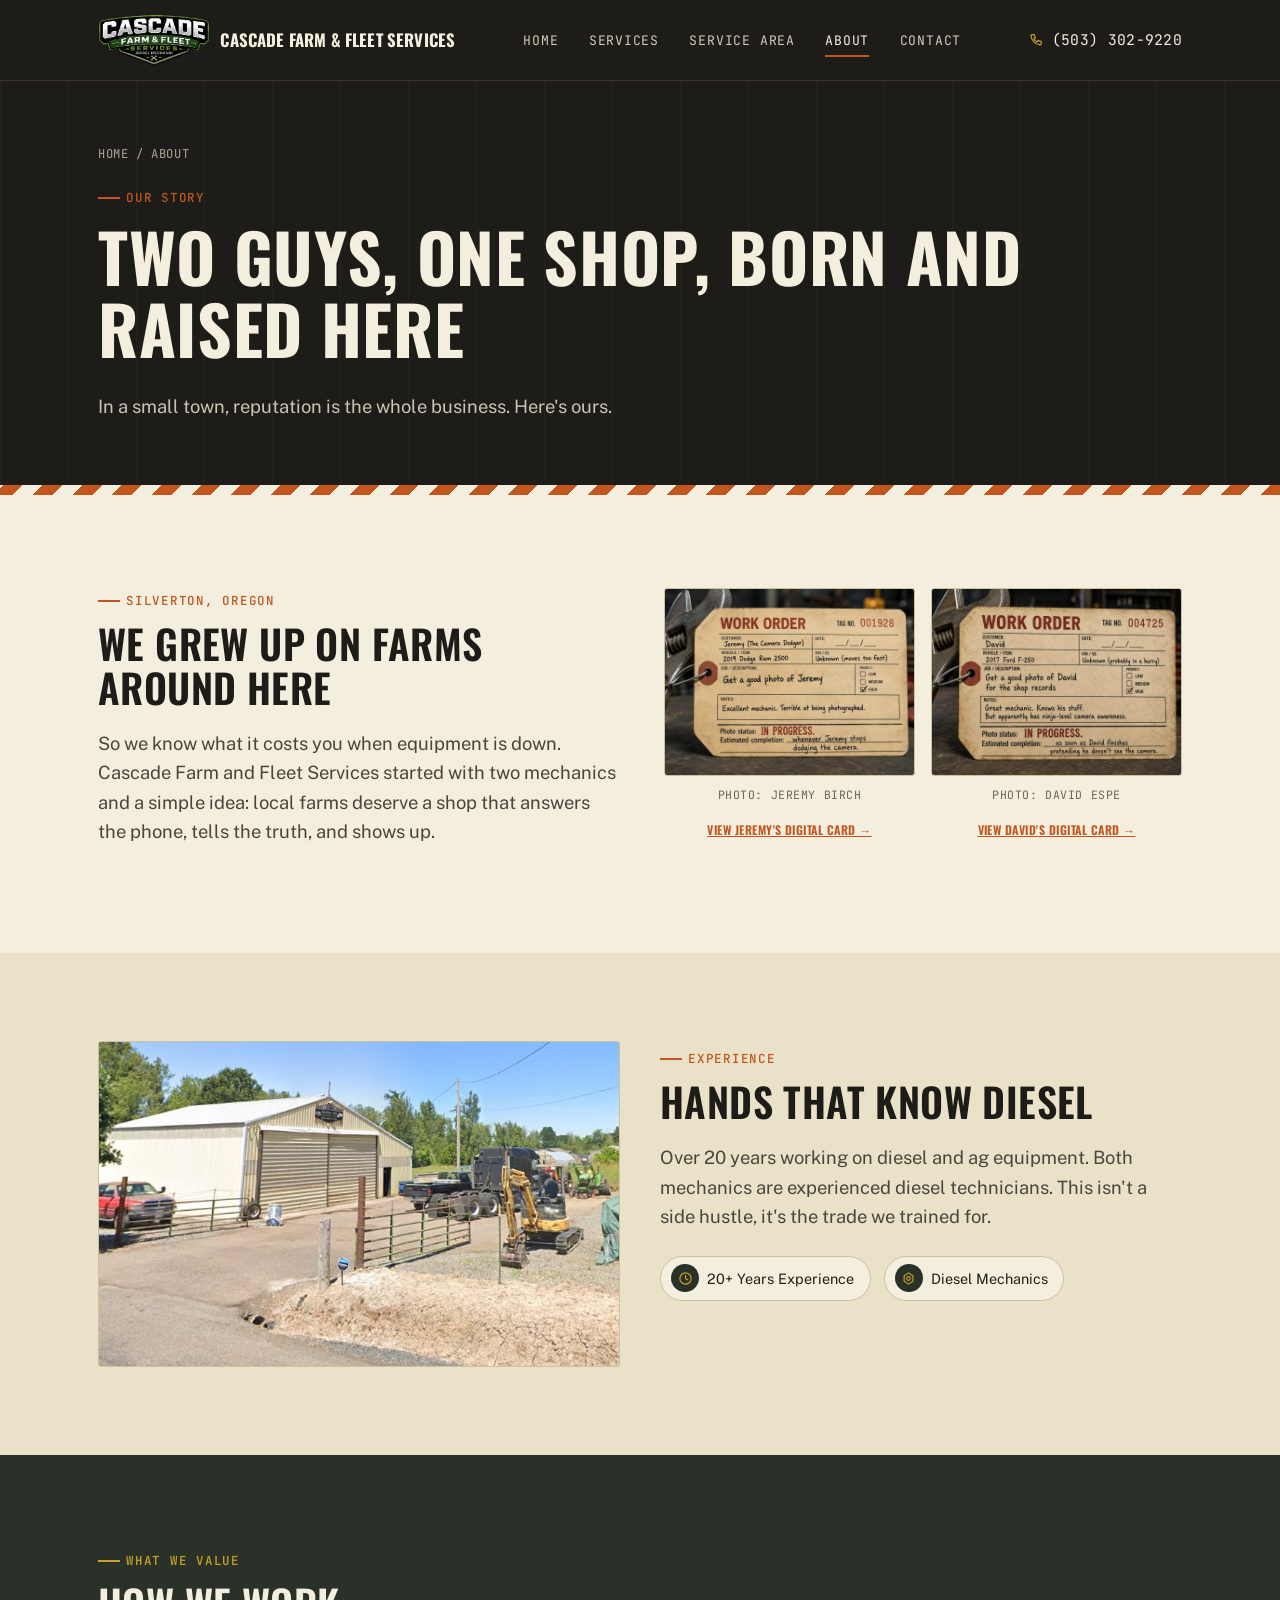
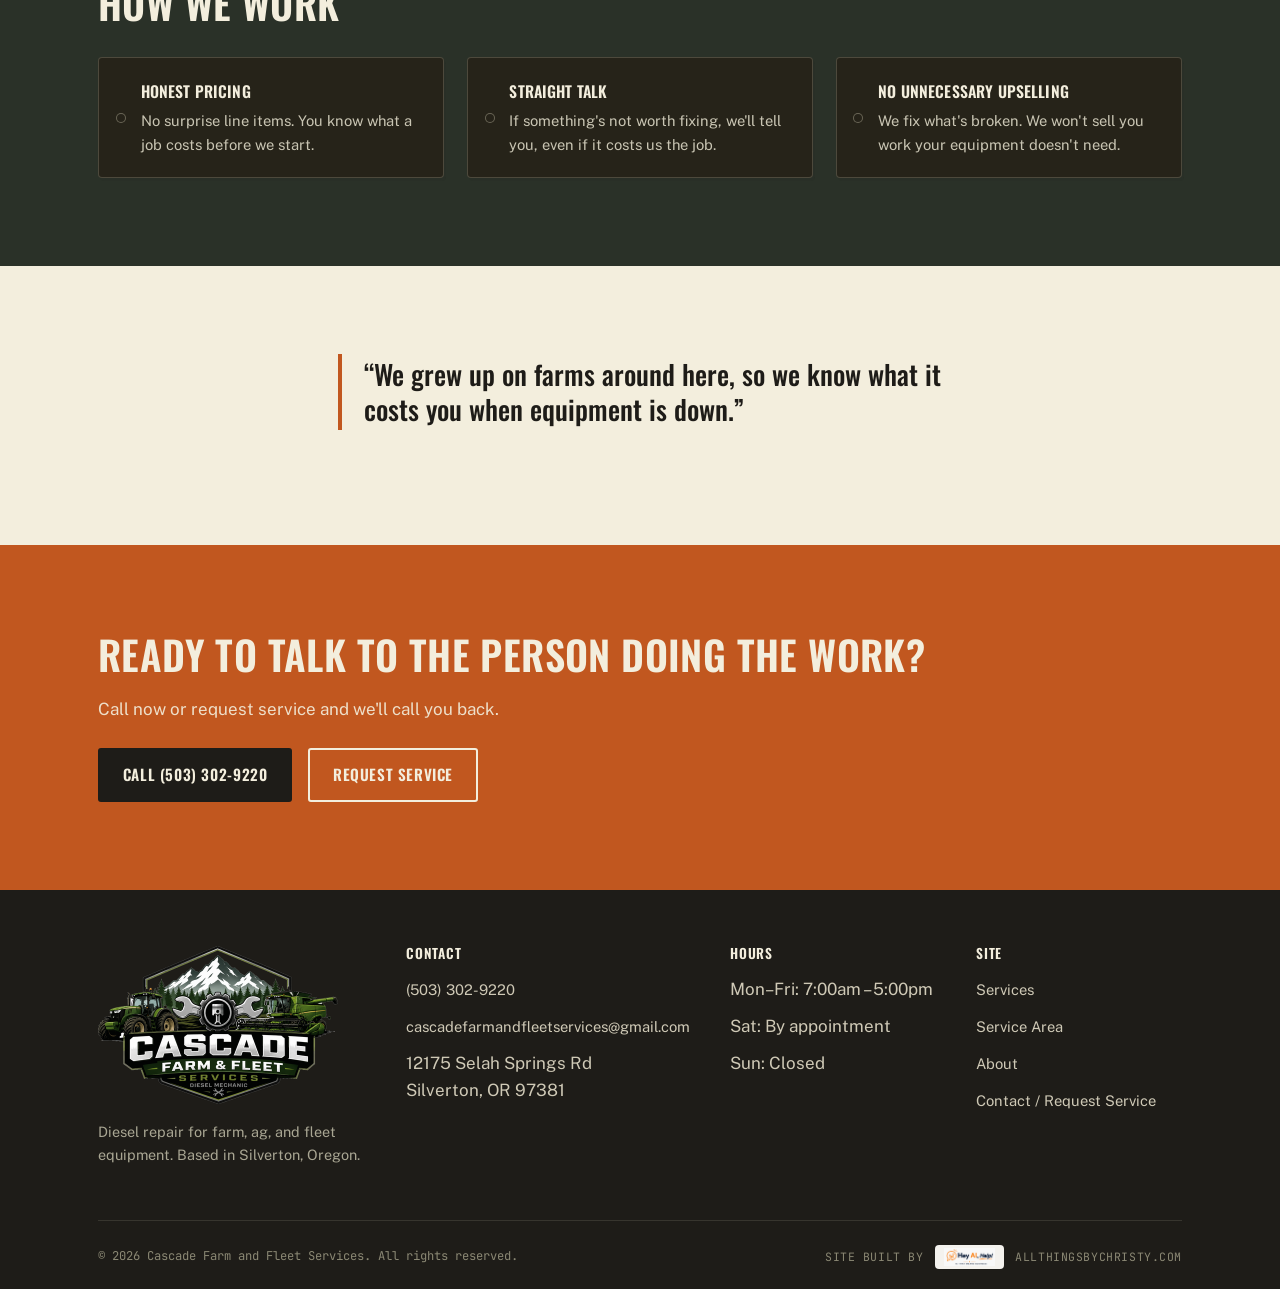
==== about.html @ 85b90c39 "Initial Site Upload" ====
<!DOCTYPE html>
<html lang="en">
<head>
<meta charset="UTF-8">
<meta name="viewport" content="width=device-width, initial-scale=1.0">
<title>About | Cascade Farm and Fleet Services | Silverton, OR</title>
<meta name="description" content="Two Silverton-born mechanics specializing in farm and ag diesel equipment repair, with straight talk and honest pricing.">
<meta property="og:type" content="website">
<meta property="og:title" content="About | Cascade Farm and Fleet Services | Silverton, OR">
<meta property="og:description" content="Two Silverton-born mechanics specializing in farm and ag diesel equipment repair, with straight talk and honest pricing.">
<meta property="og:url" content="https://cascadefarmandfleetservices.com/about.html">
<meta property="og:image" content="https://cascadefarmandfleetservices.com/images/digital-card-preview.jpg">
<meta property="og:image:width" content="1659">
<meta property="og:image:height" content="948">
<meta name="twitter:card" content="summary_large_image">
<meta name="twitter:title" content="About | Cascade Farm and Fleet Services | Silverton, OR">
<meta name="twitter:description" content="Two Silverton-born mechanics specializing in farm and ag diesel equipment repair, with straight talk and honest pricing.">
<meta name="twitter:image" content="https://cascadefarmandfleetservices.com/images/digital-card-preview.jpg">
<link rel="icon" type="image/png" href="images/favicon-32.png">
<link rel="apple-touch-icon" href="images/favicon-180.png">
<link rel="preconnect" href="https://fonts.googleapis.com">
<link rel="preconnect" href="https://fonts.gstatic.com" crossorigin>
<link href="https://fonts.googleapis.com/css2?family=Oswald:wght@500;600;700&family=Public+Sans:wght@400;500;600;700&family=JetBrains+Mono:wght@400;500&display=swap" rel="stylesheet">
<link rel="stylesheet" href="css/style.css">
<link rel="canonical" href="https://cascadefarmandfleetservices.com/about.html">
</head>
<body>

<header class="site-header">
  <div class="wrap">
    <a href="index.html" class="brand">
      <img src="images/cascade-logo.png" alt="Cascade Farm and Fleet Services" class="brand-logo">
      <span class="brand-name">Cascade Farm &amp; Fleet Services</span>
    </a>
    <button class="nav-toggle" aria-label="Toggle menu" aria-expanded="false">
      <svg viewBox="0 0 24 24" fill="none" stroke="currentColor" stroke-width="1.8" stroke-linecap="round"><line x1="3" y1="6" x2="21" y2="6"/><line x1="3" y1="12" x2="21" y2="12"/><line x1="3" y1="18" x2="21" y2="18"/></svg>
    </button>
    <ul class="nav-links">
      <li><a href="index.html">Home</a></li>
      <li><a href="services.html">Services</a></li>
      <li><a href="service-area.html">Service Area</a></li>
      <li><a href="about.html" aria-current="page">About</a></li>
      <li><a href="contact.html">Contact</a></li>
    </ul>
    <div class="header-actions">
      <a class="header-call" href="tel:+15033029220">
        <svg viewBox="0 0 24 24" fill="none" stroke="currentColor" stroke-width="1.8" stroke-linecap="round" stroke-linejoin="round"><path d="M5 4h3l2 5-2.5 1.5a11 11 0 0 0 5 5L14 13l5 2v3a2 2 0 0 1-2 2A16 16 0 0 1 3 6a2 2 0 0 1 2-2Z"/></svg>
        <span class="btn-label">(503) 302-9220</span>
      </a>
    </div>
  </div>
</header>

<main>

  <section class="page-hero">
    <div class="wrap">
      <p class="breadcrumb"><a href="index.html">Home</a> / About</p>
      <p class="eyebrow">Our Story</p>
      <h1>Two Guys, One Shop, Born and Raised Here</h1>
      <p class="lede">In a small town, reputation is the whole business. Here's ours.</p>
    </div>
  </section>
  <div class="hazard" role="presentation"></div>

  <section class="section--light">
    <div class="wrap about-hero">
      <div>
        <p class="eyebrow">Silverton, Oregon</p>
        <h2>We Grew Up on Farms Around Here</h2>
        <p class="lede">So we know what it costs you when equipment is down. Cascade Farm and Fleet Services started with two mechanics and a simple idea: local farms deserve a shop that answers the phone, tells the truth, and shows up.</p>
      </div>
      <div class="photo-pair">
        <div>
          <div class="photo-tag">
            <img src="images/jeremy-work-order.jpg" alt="Placeholder photo of Jeremy Birch: a shop work order tag clipped to a wrench, joking that his real photo is still in progress" loading="lazy">
          </div>
          <p class="photo-tag-cap" style="margin-top:0.6rem; text-align:center;">Photo: Jeremy Birch</p>
          <p style="text-align:center;"><a href="digital-card.html" target="_blank" rel="noopener noreferrer" style="display:inline-block; margin-top:0.25rem; font-family:'Oswald',sans-serif; font-weight:600; text-transform:uppercase; letter-spacing:0.04em; font-size:0.75rem; color:var(--rust);">View Jeremy's Digital Card &rarr;</a></p>
        </div>
        <div>
          <div class="photo-tag">
            <img src="images/david-work-order.jpg" alt="Placeholder photo of David Espe: a shop work order tag clipped to a wrench, joking that his real photo is still in progress" loading="lazy">
          </div>
          <p class="photo-tag-cap" style="margin-top:0.6rem; text-align:center;">Photo: David Espe</p>
          <p style="text-align:center;"><a href="digital-card-david.html" target="_blank" rel="noopener noreferrer" style="display:inline-block; margin-top:0.25rem; font-family:'Oswald',sans-serif; font-weight:600; text-transform:uppercase; letter-spacing:0.04em; font-size:0.75rem; color:var(--rust);">View David's Digital Card &rarr;</a></p>
        </div>
      </div>
    </div>
  </section>

  <section class="section--kraft">
    <div class="wrap two-col">
      <div class="photo-tag" style="aspect-ratio:16/10;">
        <img src="images/shop-front.jpg" alt="Cascade Farm and Fleet Services shop building and yard in Silverton, Oregon">
      </div>
      <div>
        <p class="eyebrow">Experience</p>
        <h2>Hands That Know Diesel</h2>
        <p class="lede">Over 20 years working on diesel and ag equipment. Both mechanics are experienced diesel technicians. This isn't a side hustle, it's the trade we trained for.</p>
        <div class="chip-grid" style="margin-top:1.5rem;">
          <div class="chip">
            <span class="icon-wrap"><svg viewBox="0 0 24 24" fill="none" stroke="currentColor" stroke-width="1.8" stroke-linecap="round" stroke-linejoin="round"><circle cx="12" cy="12" r="9"/><path d="M12 7v5l3.5 2"/></svg></span>
            20+ Years Experience
          </div>
          <div class="chip">
            <span class="icon-wrap"><svg viewBox="0 0 24 24" fill="none" stroke="currentColor" stroke-width="1.8" stroke-linecap="round" stroke-linejoin="round"><polygon points="12,3 19,7.5 19,16.5 12,21 5,16.5 5,7.5"/><circle cx="12" cy="12" r="3"/></svg></span>
            Diesel Mechanics
          </div>
        </div>
      </div>
    </div>
  </section>

  <section class="section--green">
    <div class="wrap">
      <p class="eyebrow">What We Value</p>
      <h2>How We Work</h2>
      <div class="values-grid" style="margin-top:2rem;">
        <div class="tag">
          <p class="tag-title">Honest Pricing</p>
          <p class="tag-body">No surprise line items. You know what a job costs before we start.</p>
        </div>
        <div class="tag">
          <p class="tag-title">Straight Talk</p>
          <p class="tag-body">If something's not worth fixing, we'll tell you, even if it costs us the job.</p>
        </div>
        <div class="tag">
          <p class="tag-title">No Unnecessary Upselling</p>
          <p class="tag-body">We fix what's broken. We won't sell you work your equipment doesn't need.</p>
        </div>
      </div>
    </div>
  </section>

  <section class="section--light">
    <div class="wrap" style="text-align:center; max-width:70ch; margin:0 auto;">
      <p class="plate-quote" style="color:var(--charcoal); border-color:var(--rust); display:inline-block; text-align:left;">&ldquo;We grew up on farms around here, so we know what it costs you when equipment is down.&rdquo;</p>
    </div>
  </section>

  <section class="cta-band">
    <div class="wrap cta-band-inner">
      <div class="cta-band-text">
        <h2>Ready to Talk to the Person Doing the Work?</h2>
        <p>Call now or request service and we'll call you back.</p>
      </div>
      <div class="hero-ctas" style="margin-top:0;">
        <a href="tel:+15033029220" class="btn" style="background:var(--charcoal); color:var(--cream);">Call (503) 302-9220</a>
        <a href="contact.html" class="btn btn--outline">Request Service</a>
      </div>
    </div>
  </section>

</main>

<footer class="site-footer">
  <div class="wrap">
    <div class="footer-grid">
      <div class="footer-brand">
        <a href="index.html" class="brand" style="margin-bottom:1rem;">
          <img src="images/cascade-badge-full.png" alt="Cascade Farm and Fleet Services" class="brand-logo brand-logo--footer">
        </a>
        <p>Diesel repair for farm, ag, and fleet equipment. Based in Silverton, Oregon.</p>
      </div>
      <div>
        <h4>Contact</h4>
        <ul>
          <li><a href="tel:+15033029220">(503) 302-9220</a></li>
          <li><a href="mailto:cascadefarmandfleetservices@gmail.com">cascadefarmandfleetservices@gmail.com</a></li>
          <li>12175 Selah Springs Rd<br>Silverton, OR 97381</li>
        </ul>
      </div>
      <div>
        <h4>Hours</h4>
        <ul>
          <li>Mon&ndash;Fri: 7:00am &ndash; 5:00pm</li>
          <li>Sat: By appointment</li>
          <li>Sun: Closed</li>
        </ul>
      </div>
      <div>
        <h4>Site</h4>
        <ul>
          <li><a href="services.html">Services</a></li>
          <li><a href="service-area.html">Service Area</a></li>
          <li><a href="about.html">About</a></li>
          <li><a href="contact.html">Contact / Request Service</a></li>
        </ul>
      </div>
    </div>
    <div class="footer-bottom">
      <span>&copy; 2026 Cascade Farm and Fleet Services. All rights reserved.</span>
      <div class="footer-credit-group">
        <a href="https://heyaihelp.com" target="_blank" rel="noopener noreferrer" class="footer-credit">
          <span>Site built by</span>
          <img src="images/hey-ai-help-logo.png" alt="Hey AI, Help! AI that means business" width="130" height="46" loading="lazy">
        </a>
        <a href="https://allthingsbychristy.com" target="_blank" rel="noopener noreferrer" class="footer-credit-partner">AllThingsByChristy.com</a>
      </div>
    </div>
  </div>
</footer>

<script src="js/main.js"></script>
</body>
</html>
---- css/style.css ----
/* =========================================================
   CASCADE FARM AND FLEET SERVICES — design tokens & system
   Palette pulled from the shop floor: equipment paint greens,
   oxidized safety orange, kraft service-tag stock, spec-plate ink.
   ========================================================= */

:root {
  /* color */
  --charcoal: #1e1c18;
  --charcoal-soft: #262319;
  --steel-green: #3b4438;
  --steel-green-dark: #2a3128;
  --steel-green-darker: #212620;
  --kraft: #e9e1c8;
  --kraft-light: #f3eedd;
  --kraft-line: #cdc1a0;
  --rust: #c1571f;
  --rust-dark: #9c4116;
  --rust-light: #e07a42;
  --gold: #c9a227;
  --cream: #f3eedd;
  --ink: #211f1a;
  --ink-soft: #4a463c;

  /* type */
  --font-display: "Oswald", "Arial Narrow", sans-serif;
  --font-body: "Public Sans", "Segoe UI", Arial, sans-serif;
  --font-mono: "JetBrains Mono", "Consolas", monospace;

  /* layout */
  --max-width: 1180px;
  --edge: clamp(1.25rem, 4vw, 3rem);
  --radius: 3px;
}

*, *::before, *::after { box-sizing: border-box; }
html { scroll-behavior: smooth; }
@media (prefers-reduced-motion: reduce) {
  html { scroll-behavior: auto; }
  *, *::before, *::after { animation-duration: 0.01ms !important; animation-iteration-count: 1 !important; transition-duration: 0.01ms !important; scroll-behavior: auto !important; }
}

body {
  margin: 0;
  background: var(--kraft-light);
  color: var(--ink);
  font-family: var(--font-body);
  font-size: 17px;
  line-height: 1.6;
  -webkit-font-smoothing: antialiased;
}

img { max-width: 100%; display: block; }
a { color: inherit; }

h1, h2, h3, h4 {
  font-family: var(--font-display);
  font-weight: 600;
  text-transform: uppercase;
  letter-spacing: 0.01em;
  line-height: 1.08;
  margin: 0 0 0.5em;
  color: var(--charcoal);
}

h1 { font-size: clamp(2.4rem, 5.5vw, 4.2rem); font-weight: 700; }
h2 { font-size: clamp(1.7rem, 3.4vw, 2.5rem); }
h3 { font-size: clamp(1.15rem, 2vw, 1.4rem); }

p { margin: 0 0 1em; }
.lede { font-size: 1.15rem; color: var(--ink-soft); }

.eyebrow {
  font-family: var(--font-mono);
  font-size: 0.78rem;
  letter-spacing: 0.14em;
  text-transform: uppercase;
  color: var(--rust);
  display: inline-flex;
  align-items: center;
  gap: 0.5em;
  margin-bottom: 0.9em;
  font-weight: 500;
}
.eyebrow::before {
  content: "";
  width: 22px;
  height: 2px;
  background: var(--rust);
  display: inline-block;
}
.section--dark .eyebrow,
.section--green .eyebrow { color: var(--gold); }
.section--dark .eyebrow::before,
.section--green .eyebrow::before { background: var(--gold); }

.visually-hidden {
  position: absolute; width: 1px; height: 1px; overflow: hidden;
  clip: rect(0 0 0 0); white-space: nowrap;
}

:focus-visible {
  outline: 3px solid var(--rust);
  outline-offset: 2px;
}

/* ---------- containers ---------- */

.wrap {
  max-width: var(--max-width);
  margin: 0 auto;
  padding-left: var(--edge);
  padding-right: var(--edge);
}

section { padding: clamp(3rem, 7vw, 5.5rem) 0; }

.section--kraft { background: var(--kraft); }
.section--light { background: var(--kraft-light); }
.section--dark { background: var(--charcoal); color: var(--kraft-light); }
.section--dark h2, .section--dark h3, .section--dark p { color: var(--kraft-light); }
.section--green { background: var(--steel-green-dark); color: var(--kraft-light); }
.section--green h2, .section--green h3 { color: var(--cream); }
.section--green p { color: #d6d6c6; }

/* ---------- buttons ---------- */

.btn {
  font-family: var(--font-display);
  font-weight: 600;
  text-transform: uppercase;
  letter-spacing: 0.04em;
  font-size: 0.95rem;
  display: inline-flex;
  align-items: center;
  gap: 0.6em;
  padding: 0.85em 1.5em;
  border-radius: var(--radius);
  border: 2px solid transparent;
  text-decoration: none;
  cursor: pointer;
  transition: transform 0.15s ease, background 0.15s ease, border-color 0.15s ease, color .15s ease;
}
.btn:hover { transform: translateY(-1px); }
.btn:active { transform: translateY(0); }

.btn--rust { background: var(--rust); color: var(--cream); }
.btn--rust:hover { background: var(--rust-dark); }

.btn--outline {
  background: transparent;
  border-color: currentColor;
  color: inherit;
}
.btn--outline:hover { background: rgba(255,255,255,0.08); }

.section--kraft .btn--outline, .section--light .btn--outline { border-color: var(--charcoal); }
.section--kraft .btn--outline:hover, .section--light .btn--outline:hover { background: rgba(30,28,24,0.06); }

.btn--sm { font-size: 0.82rem; padding: 0.6em 1.1em; }

.btn svg { width: 1.1em; height: 1.1em; flex-shrink: 0; }

/* ---------- hazard divider ---------- */

.hazard {
  height: 10px;
  width: 100%;
  background: repeating-linear-gradient(
    -45deg,
    var(--rust), var(--rust) 14px,
    var(--kraft-light) 14px, var(--kraft-light) 28px
  );
}

/* ---------- header / nav ---------- */

.site-header {
  position: sticky;
  top: 0;
  z-index: 40;
  background: var(--charcoal);
  border-bottom: 1px solid rgba(233,225,200,0.12);
}

.site-header .wrap {
  display: flex;
  align-items: center;
  justify-content: space-between;
  gap: 1.5rem;
  padding-top: 0.75rem;
  padding-bottom: 0.75rem;
}

.brand {
  display: flex;
  align-items: center;
  gap: 0.65rem;
  text-decoration: none;
  color: var(--cream);
  flex-shrink: 0;
}
.brand-logo {
  height: 56px;
  width: auto;
  display: block;
}
@media (max-width: 880px) {
  .brand-logo { height: 44px; }
}

.brand-logo--footer {
  height: auto;
  width: 240px;
  max-width: 100%;
}

.brand-name {
  font-family: var(--font-display);
  font-weight: 700;
  text-transform: uppercase;
  letter-spacing: 0.01em;
  font-size: 1.05rem;
  line-height: 1.1;
  color: var(--cream);
  white-space: nowrap;
}
@media (max-width: 960px) {
  .brand-name { display: none; }
}

.nav-links {
  display: flex;
  align-items: center;
  gap: 1.9rem;
  list-style: none;
  margin: 0;
  padding: 0;
}
.nav-links a {
  text-decoration: none;
  font-family: var(--font-mono);
  font-size: 0.82rem;
  letter-spacing: 0.06em;
  text-transform: uppercase;
  color: #cfc9b6;
  padding: 0.4em 0;
  border-bottom: 2px solid transparent;
  transition: color .15s ease, border-color .15s ease;
}
.nav-links a:hover, .nav-links a[aria-current="page"] { color: var(--cream); border-color: var(--rust); }

.header-actions { display: flex; align-items: center; gap: 0.9rem; }

.header-call {
  display: inline-flex;
  align-items: center;
  gap: 0.5em;
  color: var(--cream);
  text-decoration: none;
  font-family: var(--font-mono);
  font-size: 0.92rem;
  letter-spacing: 0.02em;
}
.header-call svg { width: 1.05em; height: 1.05em; color: var(--gold); }

.nav-toggle {
  display: none;
  background: none;
  border: 1px solid rgba(233,225,200,0.35);
  color: var(--cream);
  border-radius: var(--radius);
  padding: 0.5em 0.6em;
  cursor: pointer;
}
.nav-toggle svg { width: 22px; height: 22px; display: block; }

@media (max-width: 880px) {
  .nav-toggle { display: inline-flex; }
  .nav-links {
    position: absolute;
    top: 100%; left: 0; right: 0;
    background: var(--charcoal);
    flex-direction: column;
    align-items: flex-start;
    gap: 0;
    padding: 0 var(--edge);
    max-height: 0;
    overflow: hidden;
    transition: max-height 0.25s ease;
    border-bottom: 1px solid rgba(233,225,200,0.12);
  }
  .nav-links.is-open { max-height: 320px; padding-bottom: 1rem; }
  .nav-links li { width: 100%; }
  .nav-links a { display: block; padding: 0.85em 0; border-bottom: 1px solid rgba(233,225,200,0.08); }
  .header-actions .btn-label { display: none; }
}

/* ---------- hero ---------- */

.hero {
  background: var(--steel-green-dark);
  color: var(--cream);
  position: relative;
  overflow: hidden;
  padding: clamp(1.5rem, 4vw, 2.75rem) 0 clamp(3rem, 7vw, 5rem);
}
.hero::before {
  content: "";
  position: absolute;
  inset: 0;
  background-image:
    linear-gradient(180deg, rgba(30,28,24,0.15), rgba(30,28,24,0.55)),
    repeating-linear-gradient(90deg, rgba(233,225,200,0.035) 0 1px, transparent 1px 68px);
  pointer-events: none;
}
.hero .wrap { position: relative; z-index: 1; }
.hero-grid {
  display: grid;
  grid-template-columns: 1.15fr 0.85fr;
  gap: 3rem;
  align-items: start;
}
.hero h1 { color: var(--cream); }
.hero .lede { color: #d6d6c6; max-width: 40ch; font-size: 1.2rem; }
.hero-ctas { display: flex; gap: 1rem; flex-wrap: wrap; margin-top: 2rem; }

.hero-plate {
  margin-top: 3rem;
  border: 1px solid rgba(233,225,200,0.25);
  background: rgba(30,28,24,0.4);
  border-radius: var(--radius);
  padding: 1.6rem 1.7rem;
  font-family: var(--font-mono);
  font-size: 0.85rem;
}
.hero-plate dl { margin: 0; }
.hero-plate .plate-row {
  display: flex;
  justify-content: space-between;
  gap: 1rem;
  padding: 0.65em 0;
}
.hero-plate dt { color: #a9a693; text-transform: uppercase; letter-spacing: 0.06em; }
.hero-plate dd { margin: 0; color: var(--cream); text-align: right; }

@media (max-width: 880px) {
  .hero-grid { grid-template-columns: 1fr; }
}

/* ---------- hero entrance animation ---------- */

@keyframes hero-fade-up {
  from { opacity: 0; transform: translateY(16px); }
  to { opacity: 1; transform: translateY(0); }
}

.hero .eyebrow { animation: hero-fade-up 0.6s ease-out 0s both; }
.hero h1 { animation: hero-fade-up 0.6s ease-out 0.1s both; }
.hero .lede { animation: hero-fade-up 0.6s ease-out 0.2s both; }
.hero .hero-ctas { animation: hero-fade-up 0.6s ease-out 0.3s both; }

/* ---------- tag badge (signature motif) ---------- */

.tag {
  --tag-bg: var(--kraft-light);
  background: var(--tag-bg);
  border: 1px solid var(--kraft-line);
  border-radius: 4px;
  padding: 1.3rem 1.4rem 1.3rem 2.6rem;
  position: relative;
  box-shadow: 2px 3px 0 rgba(30,28,24,0.06);
}
.tag::before {
  /* punched hole */
  content: "";
  position: absolute;
  left: 1.05rem;
  top: 50%;
  transform: translateY(-50%);
  width: 10px;
  height: 10px;
  border-radius: 50%;
  background: var(--kraft-light);
  border: 1.5px solid var(--kraft-line);
  box-shadow: inset 0 0 0 2px var(--tag-bg, var(--kraft-light));
}
.section--dark .tag, .section--green .tag {
  --tag-bg: var(--charcoal-soft);
  border-color: rgba(233,225,200,0.2);
}
.section--dark .tag::before, .section--green .tag::before {
  background: var(--charcoal-soft);
  border-color: rgba(233,225,200,0.35);
}

.tag-title {
  font-family: var(--font-display);
  font-weight: 600;
  text-transform: uppercase;
  font-size: 0.98rem;
  letter-spacing: 0.01em;
  margin-bottom: 0.3em;
  color: var(--charcoal);
}
.section--dark .tag-title, .section--green .tag-title { color: var(--cream); }
.tag-body { font-size: 0.92rem; color: var(--ink-soft); margin: 0; }
.section--dark .tag-body, .section--green .tag-body { color: #c9c5b3; }

/* trust bar */
.trust-grid {
  display: grid;
  grid-template-columns: repeat(4, 1fr);
  gap: 1.1rem;
}
@media (max-width: 980px) { .trust-grid { grid-template-columns: repeat(2, 1fr); } }
@media (max-width: 560px) { .trust-grid { grid-template-columns: 1fr; } }

/* ---------- cards ---------- */

.card-grid {
  display: grid;
  grid-template-columns: repeat(4, 1fr);
  gap: 1.4rem;
}
@media (max-width: 980px) { .card-grid { grid-template-columns: repeat(2, 1fr); } }
@media (max-width: 560px) { .card-grid { grid-template-columns: 1fr; } }

.service-card {
  background: var(--kraft-light);
  border: 1px solid var(--kraft-line);
  border-radius: var(--radius);
  padding: 1.8rem 1.6rem;
  text-decoration: none;
  color: inherit;
  display: flex;
  flex-direction: column;
  gap: 0.9rem;
  transition: border-color .15s ease, transform .15s ease;
}
.service-card:hover { border-color: var(--rust); transform: translateY(-3px); }
.service-card .icon-wrap {
  width: 48px; height: 48px;
  display: flex; align-items: center; justify-content: center;
  background: var(--steel-green-dark);
  border-radius: var(--radius);
}
.service-card .icon-wrap svg { width: 26px; height: 26px; color: var(--gold); }
.service-card h3 { margin-bottom: 0.2em; font-size: 1.05rem; }
.service-card p { font-size: 0.92rem; color: var(--ink-soft); margin: 0; }
.service-card .card-link {
  margin-top: auto;
  font-family: var(--font-mono);
  font-size: 0.78rem;
  letter-spacing: 0.06em;
  text-transform: uppercase;
  color: var(--rust);
}

/* ---------- why cascade ---------- */

.why-grid {
  display: grid;
  grid-template-columns: 0.9fr 1.1fr;
  gap: 3rem;
  align-items: start;
}
@media (max-width: 880px) { .why-grid { grid-template-columns: 1fr; gap: 2rem; } }

.plate-quote {
  border-left: 4px solid var(--rust);
  padding: 0.2rem 0 0.2rem 1.4rem;
  font-family: var(--font-display);
  font-size: clamp(1.3rem, 2.4vw, 1.7rem);
  font-weight: 500;
  text-transform: none;
  line-height: 1.28;
  color: var(--cream);
}

.why-list { list-style: none; margin: 0; padding: 0; display: flex; flex-direction: column; gap: 1.5rem; }
.why-list li { display: flex; gap: 1rem; align-items: flex-start; }
.why-list .num {
  font-family: var(--font-mono);
  color: var(--gold);
  font-size: 0.85rem;
  border: 1px solid rgba(233,225,200,0.35);
  border-radius: 50%;
  width: 2.1em; height: 2.1em;
  display: flex; align-items: center; justify-content: center;
  flex-shrink: 0;
}
.why-list p { margin: 0; color: #d6d6c6; }
.why-list strong { color: var(--cream); font-family: var(--font-display); text-transform: uppercase; font-weight: 600; letter-spacing: 0.01em; display: block; margin-bottom: 0.15em; font-size: 0.98rem; }

/* ---------- service area teaser / list ---------- */

.area-split {
  display: grid;
  grid-template-columns: 1fr 1fr;
  gap: 3rem;
  align-items: center;
}
@media (max-width: 880px) { .area-split { grid-template-columns: 1fr; } }

.town-list {
  list-style: none;
  margin: 1.2rem 0 0;
  padding: 0;
  display: flex;
  flex-wrap: wrap;
  gap: 0.6rem;
}
.town-list li {
  font-family: var(--font-mono);
  font-size: 0.82rem;
  letter-spacing: 0.03em;
  text-transform: uppercase;
  background: var(--kraft-light);
  border: 1px solid var(--kraft-line);
  border-radius: var(--radius);
  padding: 0.5em 0.9em;
}
.section--green .town-list li, .section--dark .town-list li {
  background: var(--charcoal-soft);
  border-color: rgba(233,225,200,0.25);
  color: var(--kraft-light);
}

.map-frame {
  border: 6px solid var(--kraft-light);
  border-radius: var(--radius);
  overflow: hidden;
  box-shadow: 0 8px 24px rgba(0,0,0,0.18);
  aspect-ratio: 4/3;
}
.map-frame iframe { width: 100%; height: 100%; border: 0; display: block; }

/* ---------- placeholder photo block ---------- */

.photo-tag {
  position: relative;
  border-radius: var(--radius);
  overflow: hidden;
  aspect-ratio: 4/3;
  background:
    repeating-linear-gradient(45deg, rgba(30,28,24,0.06) 0 2px, transparent 2px 14px),
    var(--kraft);
  border: 1px solid var(--kraft-line);
  display: flex;
  align-items: center;
  justify-content: center;
}
.photo-tag img {
  width: 100%;
  height: 100%;
  object-fit: cover;
  display: block;
}
.photo-tag .photo-tag-inner {
  text-align: center;
  padding: 1.5rem;
}
.photo-tag svg { width: 34px; height: 34px; color: var(--ink-soft); margin: 0 auto 0.6rem; opacity: 0.55; }
.photo-tag-cap {
  font-family: var(--font-mono);
  font-size: 0.72rem;
  letter-spacing: 0.05em;
  text-transform: uppercase;
  color: var(--ink-soft);
  opacity: 0.8;
}

/* ---------- generic content blocks ---------- */

.intro-block { max-width: 62ch; }
.two-col {
  display: grid;
  grid-template-columns: 1fr 1fr;
  gap: 2.5rem;
}
@media (max-width: 880px) { .two-col { grid-template-columns: 1fr; } }

.spec-card {
  background: var(--kraft-light);
  border: 1px solid var(--kraft-line);
  border-radius: var(--radius);
  padding: 2rem 1.9rem;
}
.spec-card h3 {
  display: flex;
  align-items: center;
  gap: 0.7rem;
  border-bottom: 2px solid var(--rust);
  padding-bottom: 0.6rem;
  margin-bottom: 1rem;
}
.spec-card ul { margin: 0; padding-left: 1.15em; }
.spec-card li { margin-bottom: 0.55em; color: var(--ink-soft); }
.spec-card li:last-child { margin-bottom: 0; }

.chip-grid {
  display: flex;
  flex-wrap: wrap;
  gap: 0.8rem;
}

.equip-photo-row {
  display: flex;
  gap: 2.5rem;
  align-items: flex-start;
  flex-wrap: wrap;
}
.equip-photo {
  width: 320px;
  max-width: 100%;
  flex-shrink: 0;
  border-radius: var(--radius);
  border: 1px solid rgba(233,225,200,0.25);
  box-shadow: 0 8px 24px rgba(0,0,0,0.18);
}
.equip-photo-row > div { flex: 1 1 320px; }
.chip {
  display: flex;
  align-items: center;
  gap: 0.55em;
  background: var(--kraft-light);
  border: 1px solid var(--kraft-line);
  border-radius: 999px;
  padding: 0.55em 1.1em 0.55em 0.7em;
  font-size: 0.9rem;
  color: var(--ink);
}
.chip .icon-wrap {
  width: 28px; height: 28px;
  background: var(--steel-green-dark);
  border-radius: 50%;
  display: flex; align-items: center; justify-content: center;
  flex-shrink: 0;
}
.chip .icon-wrap svg { width: 15px; height: 15px; color: var(--gold); }

/* ---------- values list ---------- */

.values-grid { display: grid; grid-template-columns: repeat(3, 1fr); gap: 1.4rem; }
@media (max-width: 880px) { .values-grid { grid-template-columns: 1fr; } }

/* ---------- about story ---------- */

.about-hero {
  display: grid;
  grid-template-columns: 1fr 1fr;
  gap: 3rem;
  align-items: center;
}
@media (max-width: 880px) { .about-hero { grid-template-columns: 1fr; } }

.photo-pair { display: grid; grid-template-columns: 1fr 1fr; gap: 1rem; }

/* ---------- contact / form ---------- */

.contact-grid {
  display: grid;
  grid-template-columns: 1fr 1fr;
  gap: 3rem;
  align-items: start;
}
@media (max-width: 940px) { .contact-grid { grid-template-columns: 1fr; } }

.call-block {
  background: var(--steel-green-dark);
  color: var(--cream);
  border-radius: var(--radius);
  padding: 2.2rem 2rem;
  margin-bottom: 1.5rem;
}
.call-block .big-phone {
  font-family: var(--font-display);
  font-size: clamp(1.8rem, 4vw, 2.5rem);
  font-weight: 700;
  color: var(--cream);
  text-decoration: none;
  display: inline-flex;
  align-items: center;
  gap: 0.4em;
  margin: 0.3rem 0 0.2rem;
}
.call-block .big-phone svg { width: 0.85em; height: 0.85em; color: var(--gold); }
.call-block p { color: #d6d6c6; margin: 0; }

.info-list { list-style: none; margin: 0; padding: 0; display: flex; flex-direction: column; gap: 1rem; }
.info-list li { display: flex; gap: 0.9rem; align-items: flex-start; }
.info-list .icon-wrap {
  width: 34px; height: 34px; flex-shrink: 0;
  background: var(--kraft-light);
  border: 1px solid var(--kraft-line);
  border-radius: var(--radius);
  display: flex; align-items: center; justify-content: center;
}
.info-list .icon-wrap svg { width: 18px; height: 18px; color: var(--rust); }
.info-list strong { display: block; font-family: var(--font-display); text-transform: uppercase; font-size: 0.92rem; letter-spacing: 0.01em; }
.info-list span, .info-list p { color: var(--ink-soft); margin: 0; font-size: 0.94rem; }

form.request-form {
  background: var(--kraft-light);
  border: 1px solid var(--kraft-line);
  border-radius: var(--radius);
  padding: 2rem;
}
.form-row { margin-bottom: 1.3rem; }
.form-row:last-of-type { margin-bottom: 0; }
.form-row label {
  display: block;
  font-family: var(--font-mono);
  font-size: 0.76rem;
  letter-spacing: 0.06em;
  text-transform: uppercase;
  color: var(--ink-soft);
  margin-bottom: 0.5em;
}
.form-row input,
.form-row select,
.form-row textarea {
  width: 100%;
  font-family: var(--font-body);
  font-size: 1rem;
  padding: 0.75em 0.85em;
  border: 1px solid var(--kraft-line);
  border-radius: var(--radius);
  background: var(--kraft-light);
  color: var(--ink);
}
.form-row input:focus,
.form-row select:focus,
.form-row textarea:focus { outline: 2px solid var(--rust); outline-offset: 1px; }
.form-row textarea { resize: vertical; min-height: 110px; }
.two-field { display: grid; grid-template-columns: 1fr 1fr; gap: 1rem; }
@media (max-width: 480px) { .two-field { grid-template-columns: 1fr; } }

.form-row--checkbox { margin-bottom: 1.3rem; }
.checkbox-label {
  display: flex;
  align-items: center;
  gap: 0.65em;
  cursor: pointer;
  padding: 0.7em 0.9em;
  border: 1px dashed var(--kraft-line);
  border-radius: var(--radius);
  background: var(--kraft);
}
.checkbox-label input[type="checkbox"] {
  width: 1.15em;
  height: 1.15em;
  accent-color: var(--rust);
  flex-shrink: 0;
}
.checkbox-label span {
  font-family: var(--font-display);
  font-weight: 600;
  text-transform: uppercase;
  font-size: 0.85rem;
  letter-spacing: 0.01em;
  color: var(--ink);
}

.form-note {
  font-size: 0.82rem;
  color: var(--ink-soft);
  margin-top: 1rem;
}

.form-error {
  color: var(--rust-dark);
  font-weight: 600;
}
.form-error a { color: inherit; text-decoration: underline; }

.form-success {
  display: none;
  background: var(--steel-green-dark);
  color: var(--cream);
  border-radius: var(--radius);
  padding: 1.6rem 1.8rem;
  align-items: flex-start;
  gap: 1rem;
}
.form-success.is-visible { display: flex; }
.form-success svg { width: 28px; height: 28px; color: var(--gold); flex-shrink: 0; margin-top: 0.2em; }
.form-success p { line-height: 1.5; }
.form-success p a { color: var(--gold); }
.request-form.is-hidden { display: none; }

/* ---------- footer ---------- */

.site-footer { background: var(--charcoal); color: #cfc9b6; padding-top: 3.5rem; }
.footer-grid {
  display: grid;
  grid-template-columns: 1.3fr 1fr 1fr 1fr;
  gap: 2.5rem;
  padding-bottom: 2.5rem;
  border-bottom: 1px solid rgba(233,225,200,0.12);
}
@media (max-width: 880px) { .footer-grid { grid-template-columns: 1fr 1fr; } }
@media (max-width: 560px) { .footer-grid { grid-template-columns: 1fr; } }

.footer-grid h4 {
  color: var(--cream);
  font-size: 0.85rem;
  letter-spacing: 0.06em;
  margin-bottom: 1rem;
}
.footer-grid ul { list-style: none; margin: 0; padding: 0; display: flex; flex-direction: column; gap: 0.6rem; }
.footer-grid a { text-decoration: none; color: #cfc9b6; font-size: 0.92rem; }
.footer-grid a:hover { color: var(--cream); }
.footer-brand p { font-size: 0.9rem; color: #a9a693; max-width: 32ch; }

.footer-bottom {
  display: flex;
  justify-content: space-between;
  align-items: center;
  flex-wrap: wrap;
  gap: 0.8rem;
  padding: 1.5rem 0 1.25rem;
  font-family: var(--font-mono);
  font-size: 0.76rem;
  color: #8b8874;
}

.footer-credit-group {
  display: flex;
  align-items: center;
  gap: 0.7rem;
  flex-wrap: wrap;
}
.footer-credit-partner {
  font-family: var(--font-mono);
  font-size: 0.72rem;
  letter-spacing: 0.05em;
  text-transform: uppercase;
  color: #8b8874;
  text-decoration: none;
  transition: opacity .15s ease;
}
.footer-credit-partner:hover { opacity: 0.75; }
.footer-credit {
  display: inline-flex;
  align-items: center;
  gap: 0.7rem;
  text-decoration: none;
  color: #8b8874;
  font-family: var(--font-mono);
  font-size: 0.72rem;
  letter-spacing: 0.05em;
  text-transform: uppercase;
  transition: opacity .15s ease;
}
.footer-credit:hover { opacity: 0.75; }
.footer-credit img {
  height: 24px;
  width: auto;
  display: block;
  border-radius: 4px;
  background: #f4f2ee;
  padding: 3px 9px;
}

/* ---------- page hero (interior pages) ---------- */

.page-hero {
  background: var(--charcoal);
  color: var(--cream);
  padding: clamp(2.6rem, 6vw, 4rem) 0;
  position: relative;
  overflow: hidden;
}
.page-hero::before {
  content: "";
  position: absolute; inset: 0;
  background: repeating-linear-gradient(90deg, rgba(233,225,200,0.03) 0 1px, transparent 1px 68px);
}
.page-hero .wrap { position: relative; z-index: 1; }
.page-hero h1 { color: var(--cream); margin-bottom: 0.4em; }
.page-hero .lede { color: #c9c5b3; max-width: 56ch; margin: 0; }
.breadcrumb {
  font-family: var(--font-mono);
  font-size: 0.76rem;
  letter-spacing: 0.05em;
  text-transform: uppercase;
  color: #a9a693;
  margin-bottom: 1rem;
}
.breadcrumb a { color: #a9a693; text-decoration: none; }
.breadcrumb a:hover { color: var(--cream); }

/* ---------- final CTA band ---------- */

.cta-band {
  background: var(--rust);
  color: var(--cream);
}
.cta-band h2 { color: var(--cream); }
.cta-band-inner {
  display: flex;
  justify-content: space-between;
  align-items: center;
  flex-wrap: wrap;
  gap: 1.5rem;
}
.cta-band .btn--outline { border-color: var(--cream); }
.cta-band .btn--outline:hover { background: rgba(255,255,255,0.15); }
.cta-band-text p { color: rgba(243,238,221,0.9); margin: 0; }
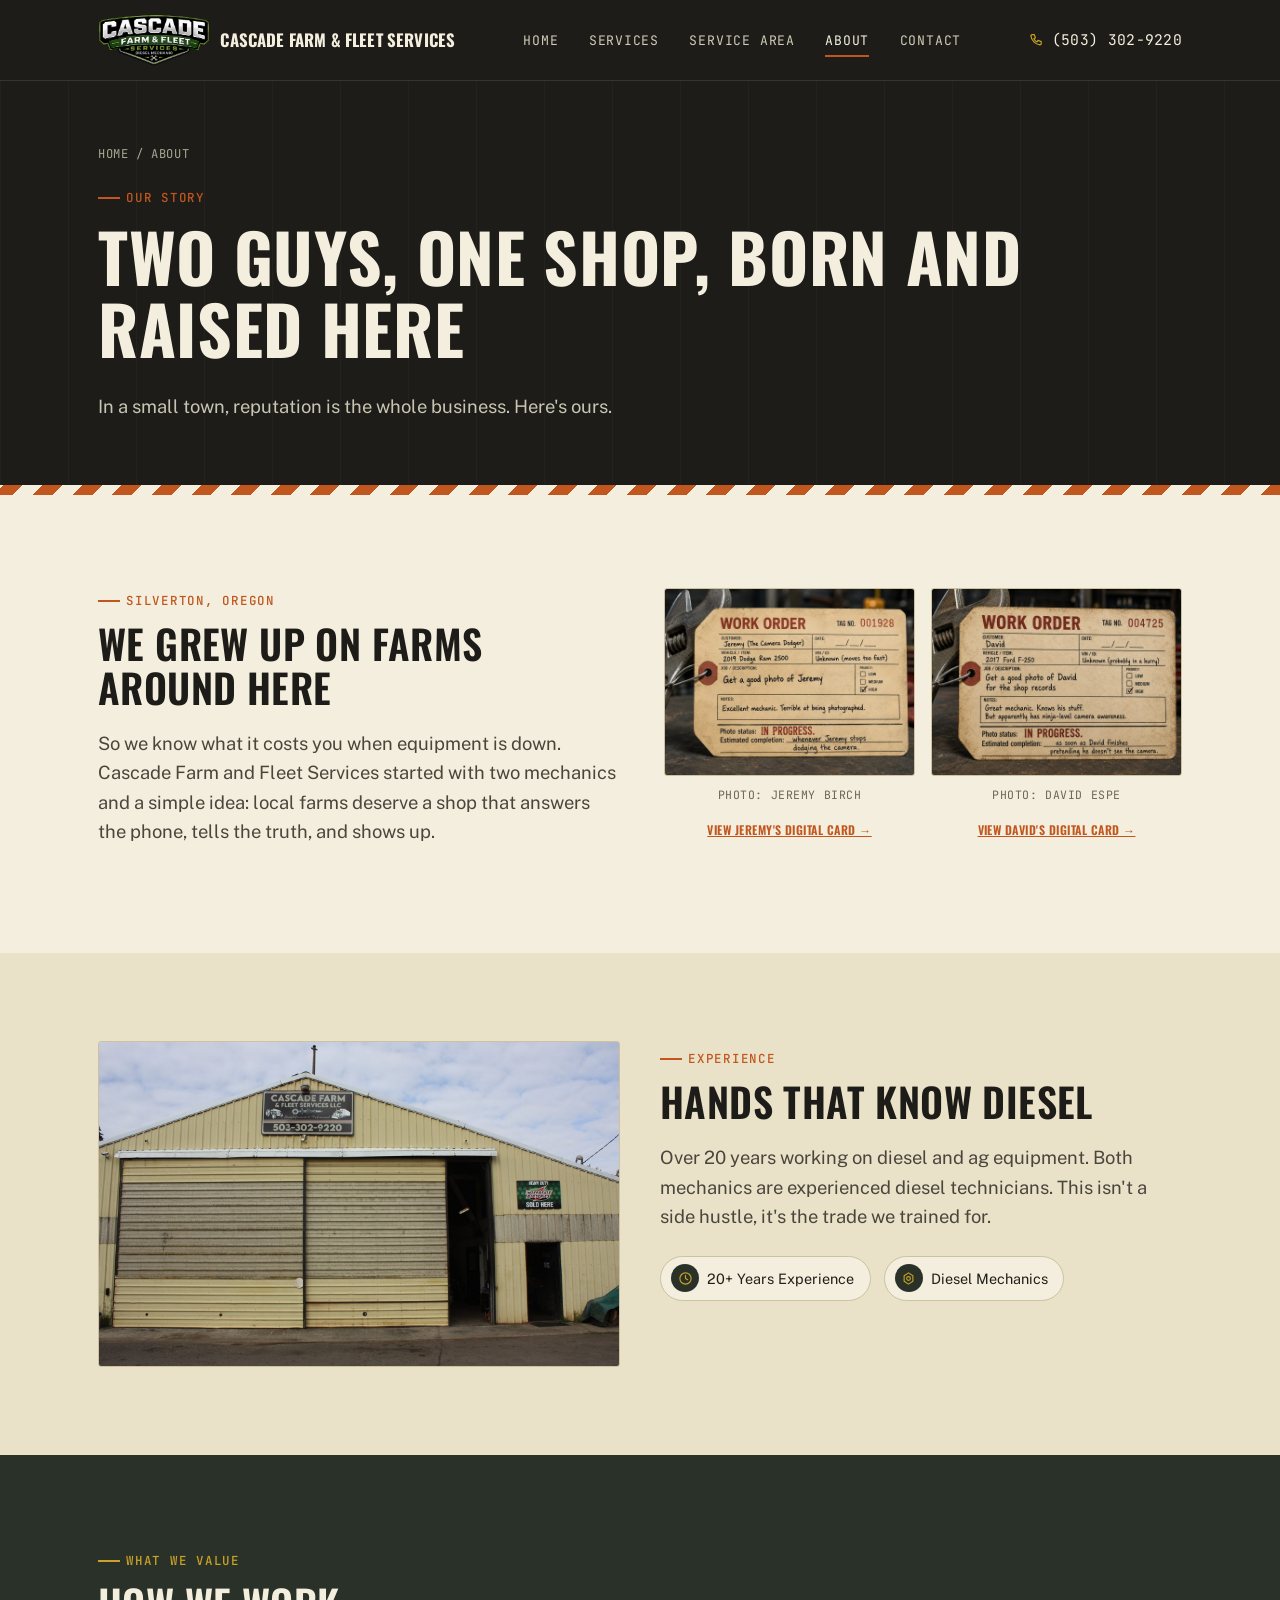
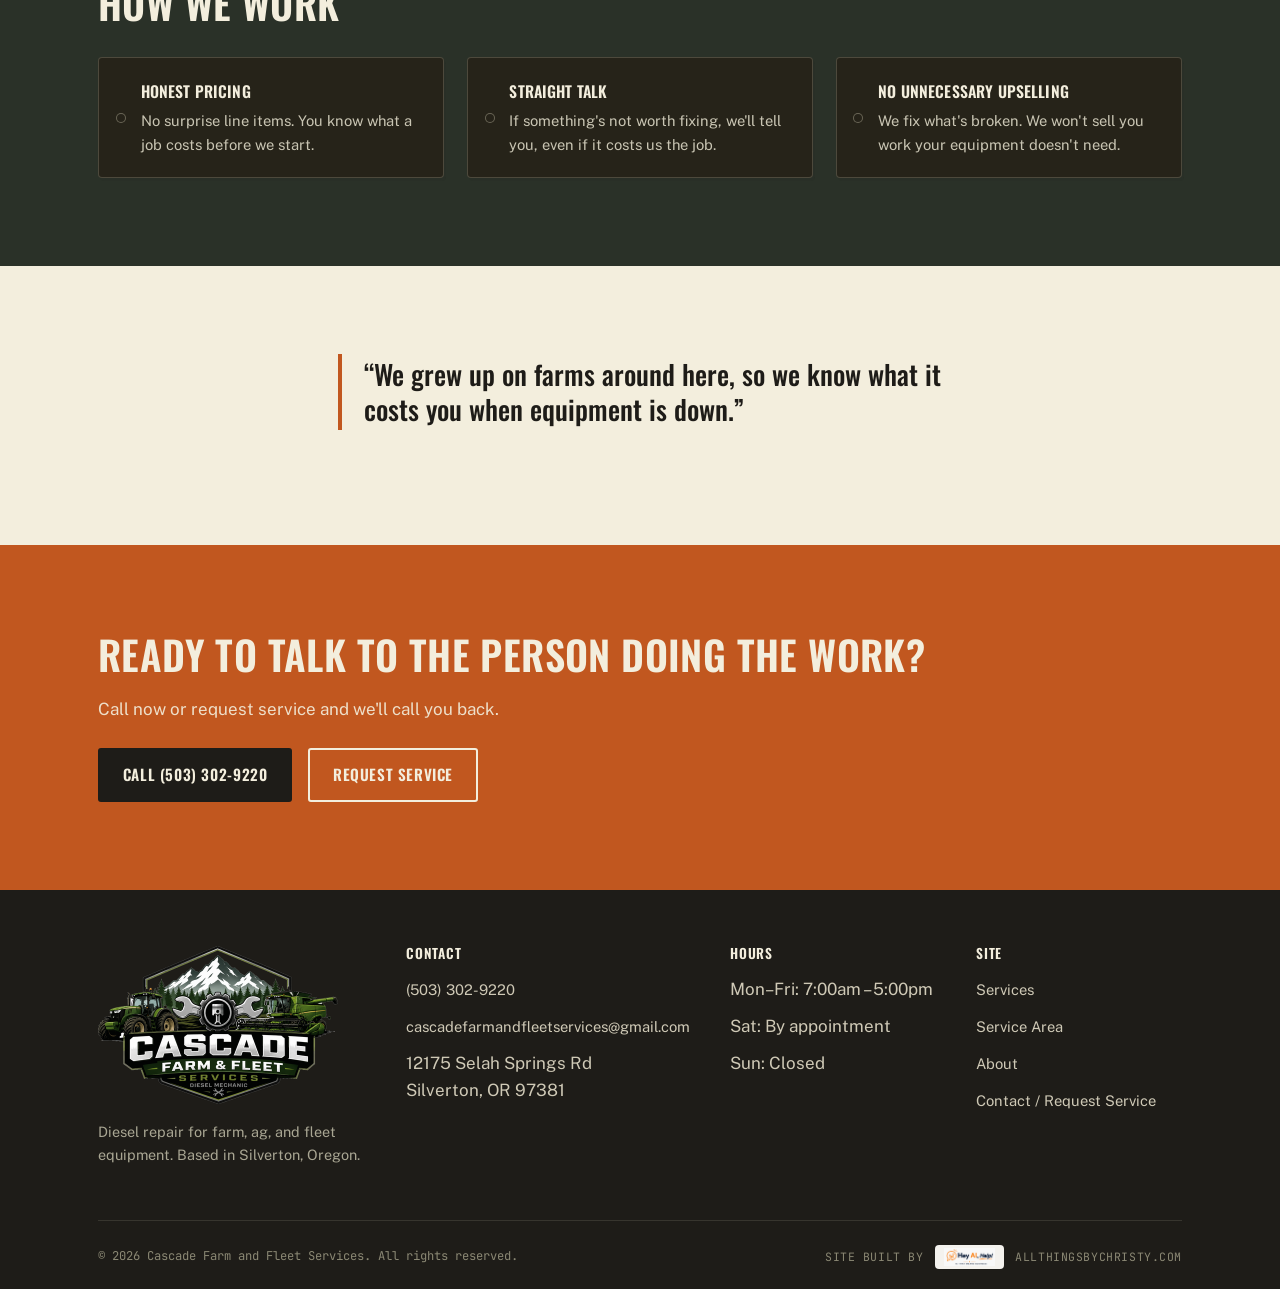
==== commit 8b557ef0: "Add real shop/equipment photos and Hyster brand - Replace About page shop photo with a close-up show" ====
--- a/about.html
+++ b/about.html
@@ -9,13 +9,13 @@
 <meta property="og:title" content="About | Cascade Farm and Fleet Services | Silverton, OR">
 <meta property="og:description" content="Two Silverton-born mechanics specializing in farm and ag diesel equipment repair, with straight talk and honest pricing.">
 <meta property="og:url" content="https://cascadefarmandfleetservices.com/about.html">
-<meta property="og:image" content="https://cascadefarmandfleetservices.com/images/digital-card-preview.jpg">
+<meta property="og:image" content="https://cascadefarmandfleetservices.com/images/jeremy-card.jpg">
 <meta property="og:image:width" content="1659">
 <meta property="og:image:height" content="948">
 <meta name="twitter:card" content="summary_large_image">
 <meta name="twitter:title" content="About | Cascade Farm and Fleet Services | Silverton, OR">
 <meta name="twitter:description" content="Two Silverton-born mechanics specializing in farm and ag diesel equipment repair, with straight talk and honest pricing.">
-<meta name="twitter:image" content="https://cascadefarmandfleetservices.com/images/digital-card-preview.jpg">
+<meta name="twitter:image" content="https://cascadefarmandfleetservices.com/images/jeremy-card.jpg">
 <link rel="icon" type="image/png" href="images/favicon-32.png">
 <link rel="apple-touch-icon" href="images/favicon-180.png">
 <link rel="preconnect" href="https://fonts.googleapis.com">
@@ -92,7 +92,7 @@
   <section class="section--kraft">
     <div class="wrap two-col">
       <div class="photo-tag" style="aspect-ratio:16/10;">
-        <img src="images/shop-front.jpg" alt="Cascade Farm and Fleet Services shop building and yard in Silverton, Oregon">
+        <img src="images/cascade-farm-fleet-shop-silverton-oregon.jpg" alt="Cascade Farm and Fleet Services diesel repair shop building and sign in Silverton, Oregon" loading="lazy">
       </div>
       <div>
         <p class="eyebrow">Experience</p>
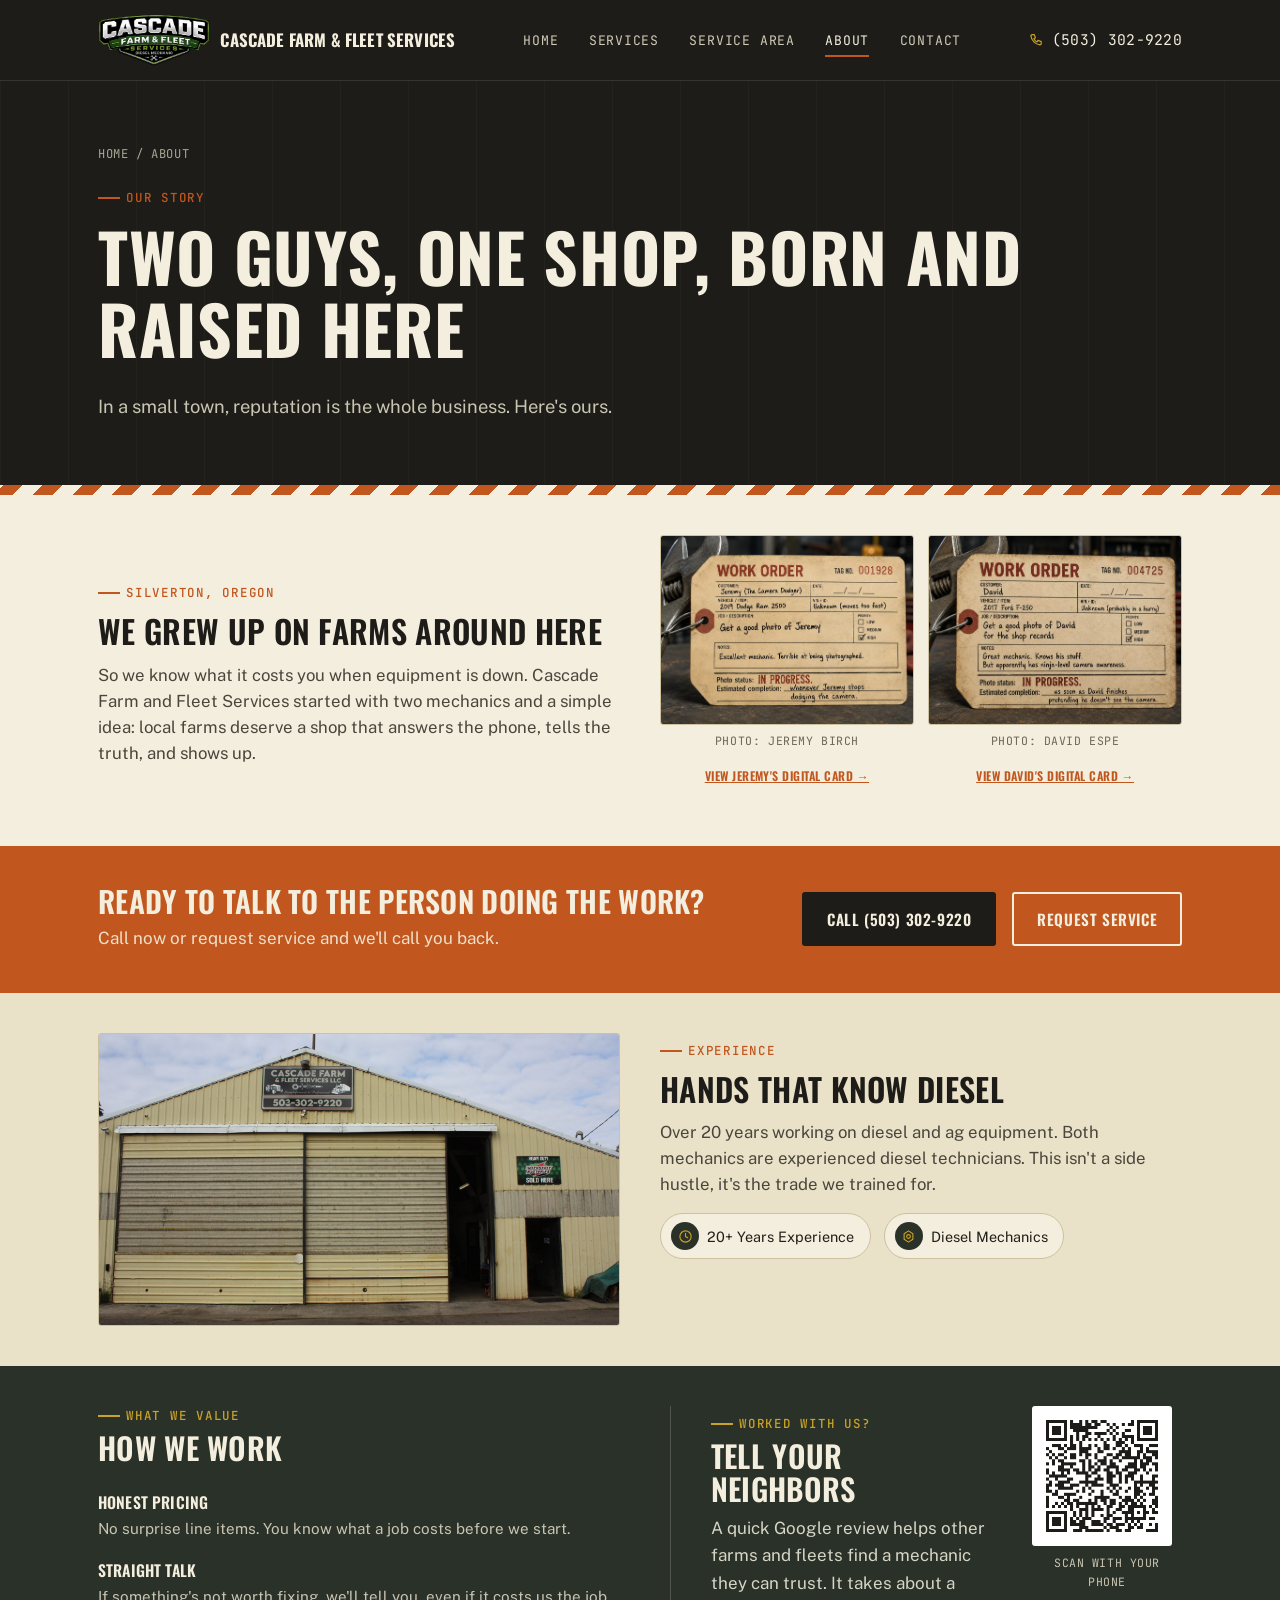
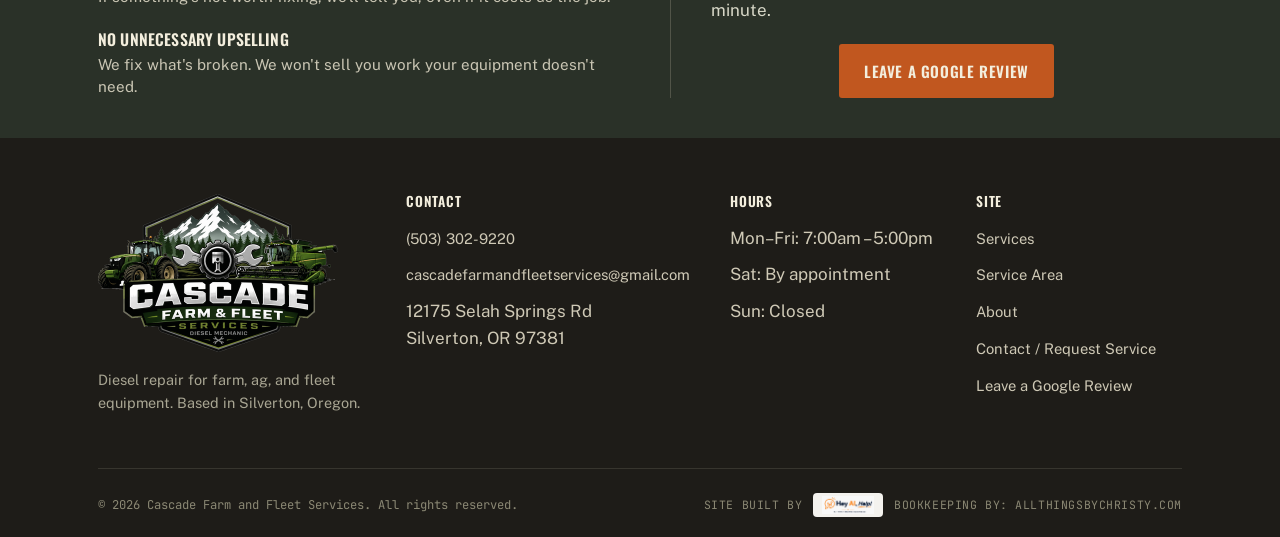
==== commit 3ad66f8f: "Add Google review links, tighten About/Services layout - Footer "Leave a Google Review" link on all " ====
--- a/about.html
+++ b/about.html
@@ -63,7 +63,7 @@
   </section>
   <div class="hazard" role="presentation"></div>
 
-  <section class="section--light">
+  <section class="section--light about-tight">
     <div class="wrap about-hero">
       <div>
         <p class="eyebrow">Silverton, Oregon</p>
@@ -86,56 +86,6 @@
           <p style="text-align:center;"><a href="digital-card-david.html" target="_blank" rel="noopener noreferrer" style="display:inline-block; margin-top:0.25rem; font-family:'Oswald',sans-serif; font-weight:600; text-transform:uppercase; letter-spacing:0.04em; font-size:0.75rem; color:var(--rust);">View David's Digital Card &rarr;</a></p>
         </div>
       </div>
-    </div>
-  </section>
-
-  <section class="section--kraft">
-    <div class="wrap two-col">
-      <div class="photo-tag" style="aspect-ratio:16/10;">
-        <img src="images/cascade-farm-fleet-shop-silverton-oregon.jpg" alt="Cascade Farm and Fleet Services diesel repair shop building and sign in Silverton, Oregon" loading="lazy">
-      </div>
-      <div>
-        <p class="eyebrow">Experience</p>
-        <h2>Hands That Know Diesel</h2>
-        <p class="lede">Over 20 years working on diesel and ag equipment. Both mechanics are experienced diesel technicians. This isn't a side hustle, it's the trade we trained for.</p>
-        <div class="chip-grid" style="margin-top:1.5rem;">
-          <div class="chip">
-            <span class="icon-wrap"><svg viewBox="0 0 24 24" fill="none" stroke="currentColor" stroke-width="1.8" stroke-linecap="round" stroke-linejoin="round"><circle cx="12" cy="12" r="9"/><path d="M12 7v5l3.5 2"/></svg></span>
-            20+ Years Experience
-          </div>
-          <div class="chip">
-            <span class="icon-wrap"><svg viewBox="0 0 24 24" fill="none" stroke="currentColor" stroke-width="1.8" stroke-linecap="round" stroke-linejoin="round"><polygon points="12,3 19,7.5 19,16.5 12,21 5,16.5 5,7.5"/><circle cx="12" cy="12" r="3"/></svg></span>
-            Diesel Mechanics
-          </div>
-        </div>
-      </div>
-    </div>
-  </section>
-
-  <section class="section--green">
-    <div class="wrap">
-      <p class="eyebrow">What We Value</p>
-      <h2>How We Work</h2>
-      <div class="values-grid" style="margin-top:2rem;">
-        <div class="tag">
-          <p class="tag-title">Honest Pricing</p>
-          <p class="tag-body">No surprise line items. You know what a job costs before we start.</p>
-        </div>
-        <div class="tag">
-          <p class="tag-title">Straight Talk</p>
-          <p class="tag-body">If something's not worth fixing, we'll tell you, even if it costs us the job.</p>
-        </div>
-        <div class="tag">
-          <p class="tag-title">No Unnecessary Upselling</p>
-          <p class="tag-body">We fix what's broken. We won't sell you work your equipment doesn't need.</p>
-        </div>
-      </div>
-    </div>
-  </section>
-
-  <section class="section--light">
-    <div class="wrap" style="text-align:center; max-width:70ch; margin:0 auto;">
-      <p class="plate-quote" style="color:var(--charcoal); border-color:var(--rust); display:inline-block; text-align:left;">&ldquo;We grew up on farms around here, so we know what it costs you when equipment is down.&rdquo;</p>
     </div>
   </section>
 
@@ -148,6 +98,64 @@
       <div class="hero-ctas" style="margin-top:0;">
         <a href="tel:+15033029220" class="btn" style="background:var(--charcoal); color:var(--cream);">Call (503) 302-9220</a>
         <a href="contact.html" class="btn btn--outline">Request Service</a>
+      </div>
+    </div>
+  </section>
+
+  <section class="section--kraft about-tight">
+    <div class="wrap two-col">
+      <div class="photo-tag" style="aspect-ratio:16/9;">
+        <img src="images/cascade-farm-fleet-shop-silverton-oregon.jpg" alt="Cascade Farm and Fleet Services diesel repair shop building and sign in Silverton, Oregon" loading="lazy">
+      </div>
+      <div>
+        <p class="eyebrow">Experience</p>
+        <h2>Hands That Know Diesel</h2>
+        <p class="lede">Over 20 years working on diesel and ag equipment. Both mechanics are experienced diesel technicians. This isn't a side hustle, it's the trade we trained for.</p>
+        <div class="chip-grid" style="margin-top:1rem;">
+          <div class="chip">
+            <span class="icon-wrap"><svg viewBox="0 0 24 24" fill="none" stroke="currentColor" stroke-width="1.8" stroke-linecap="round" stroke-linejoin="round"><circle cx="12" cy="12" r="9"/><path d="M12 7v5l3.5 2"/></svg></span>
+            20+ Years Experience
+          </div>
+          <div class="chip">
+            <span class="icon-wrap"><svg viewBox="0 0 24 24" fill="none" stroke="currentColor" stroke-width="1.8" stroke-linecap="round" stroke-linejoin="round"><polygon points="12,3 19,7.5 19,16.5 12,21 5,16.5 5,7.5"/><circle cx="12" cy="12" r="3"/></svg></span>
+            Diesel Mechanics
+          </div>
+        </div>
+      </div>
+    </div>
+  </section>
+
+  <section class="section--green work-review-section">
+    <div class="wrap work-review">
+      <div>
+        <p class="eyebrow">What We Value</p>
+        <h2>How We Work</h2>
+        <div class="work-review__values">
+          <div class="work-value">
+            <p class="tag-title">Honest Pricing</p>
+            <p class="tag-body">No surprise line items. You know what a job costs before we start.</p>
+          </div>
+          <div class="work-value">
+            <p class="tag-title">Straight Talk</p>
+            <p class="tag-body">If something's not worth fixing, we'll tell you, even if it costs us the job.</p>
+          </div>
+          <div class="work-value">
+            <p class="tag-title">No Unnecessary Upselling</p>
+            <p class="tag-body">We fix what's broken. We won't sell you work your equipment doesn't need.</p>
+          </div>
+        </div>
+      </div>
+      <div class="work-review__right">
+        <div class="work-review__review">
+          <p class="eyebrow">Worked With Us?</p>
+          <h2>Tell Your Neighbors</h2>
+          <p>A quick Google review helps other farms and fleets find a mechanic they can trust. It takes about a minute.</p>
+        </div>
+        <figure class="review-qr">
+          <img src="images/google-review-qr-code.png" alt="QR code to leave Cascade Farm and Fleet Services a Google review" width="140" height="140" loading="lazy">
+          <figcaption>Scan with your phone</figcaption>
+        </figure>
+        <p class="btn-row work-review__cta"><a href="https://g.page/r/CagQAlqOjsM2EBM/review" target="_blank" rel="noopener noreferrer" class="btn btn--rust">Leave a Google Review</a></p>
       </div>
     </div>
   </section>
@@ -186,6 +194,7 @@
           <li><a href="service-area.html">Service Area</a></li>
           <li><a href="about.html">About</a></li>
           <li><a href="contact.html">Contact / Request Service</a></li>
+          <li><a href="https://g.page/r/CagQAlqOjsM2EBM/review" target="_blank" rel="noopener noreferrer">Leave a Google Review</a></li>
         </ul>
       </div>
     </div>
@@ -196,7 +205,7 @@
           <span>Site built by</span>
           <img src="images/hey-ai-help-logo.png" alt="Hey AI, Help! AI that means business" width="130" height="46" loading="lazy">
         </a>
-        <a href="https://allthingsbychristy.com" target="_blank" rel="noopener noreferrer" class="footer-credit-partner">AllThingsByChristy.com</a>
+        <a href="https://allthingsbychristy.com" target="_blank" rel="noopener noreferrer" class="footer-credit-partner">Bookkeeping by: AllThingsByChristy.com</a>
       </div>
     </div>
   </div>
--- a/css/style.css
+++ b/css/style.css
@@ -897,8 +897,9 @@
 .cta-band {
   background: var(--rust);
   color: var(--cream);
-}
-.cta-band h2 { color: var(--cream); }
+  padding: 2.5rem 0;
+}
+.cta-band h2 { color: var(--cream); font-size: clamp(1.5rem, 2.6vw, 1.85rem); margin-bottom: 0.25em; }
 .cta-band-inner {
   display: flex;
   justify-content: space-between;
@@ -909,3 +910,89 @@
 .cta-band .btn--outline { border-color: var(--cream); }
 .cta-band .btn--outline:hover { background: rgba(255,255,255,0.15); }
 .cta-band-text p { color: rgba(243,238,221,0.9); margin: 0; }
+
+/* ---------- about: how we work + review ---------- */
+
+.work-review {
+  display: grid;
+  grid-template-columns: 1.35fr 1.3fr;
+  gap: 2.5rem;
+  align-items: stretch;
+}
+.work-review-section { padding: 2.5rem 0; }
+.work-review h2 { font-size: clamp(1.5rem, 2.4vw, 1.9rem); margin-bottom: 0.3em; }
+.work-review .eyebrow { margin-bottom: 0.5em; }
+.work-review > div:first-child { display: flex; flex-direction: column; }
+.work-review__values {
+  flex: 1;
+  display: flex;
+  flex-direction: column;
+  justify-content: space-between;
+  gap: 0.9rem;
+  margin-top: 1rem;
+}
+.work-value .tag-title { margin-bottom: 0.15em; }
+.work-value .tag-body { font-size: 0.95rem; line-height: 1.45; }
+
+.work-review__right {
+  display: grid;
+  grid-template-columns: minmax(0, 1fr) 150px;
+  grid-template-rows: auto 1fr;
+  column-gap: 2.5rem;
+  border-left: 1px solid rgba(233,225,200,0.2);
+  padding-left: 2.5rem;
+}
+.work-review__review > p { margin-bottom: 0; }
+.work-review__cta {
+  grid-column: 1 / -1;
+  justify-self: center;
+  align-self: center;
+  margin: 1.25rem 0 0;
+}
+.review-qr { margin: 0; text-align: center; align-self: start; }
+.review-qr img {
+  width: 140px;
+  height: 140px;
+  display: block;
+  background: #fff;
+  padding: 8px;
+  border-radius: var(--radius);
+}
+.review-qr figcaption {
+  margin-top: 0.5rem;
+  font-family: var(--font-mono);
+  font-size: 0.72rem;
+  letter-spacing: 0.05em;
+  text-transform: uppercase;
+  color: #c9c5b3;
+}
+@media (max-width: 960px) {
+  .work-review { grid-template-columns: 1fr; gap: 2.5rem; }
+  .work-review__right {
+    border-left: none;
+    padding-left: 0;
+    border-top: 1px solid rgba(233,225,200,0.2);
+    padding-top: 2.5rem;
+  }
+  .work-review__cta { justify-self: start; margin-top: 0; }
+}
+@media (max-width: 600px) {
+  .review-qr { display: none; }
+  .work-review__right { grid-template-columns: 1fr; }
+}
+
+/* about: tighter content sections */
+.about-tight { padding: 2.5rem 0; }
+.about-tight .about-hero { gap: 2.5rem; }
+.about-tight h2 { font-size: clamp(1.5rem, 2.8vw, 2rem); margin-bottom: 0.4em; }
+.about-tight .lede { font-size: 1.05rem; line-height: 1.55; margin-bottom: 0; }
+.about-tight .photo-pair { gap: 0.9rem; }
+.about-tight .photo-tag-cap { margin-top: 0.4rem !important; }
+
+/* services: tighter sections */
+.svc-tight { padding: 2.5rem 0; }
+.svc-tight h2 { font-size: clamp(1.5rem, 2.8vw, 2rem); margin-bottom: 0.3em; }
+.svc-tight .two-col { gap: 1.5rem; }
+.svc-tight .spec-card { padding: 1.4rem 1.5rem; }
+.svc-tight .spec-card h3 { margin-bottom: 0.7rem; }
+.svc-tight .card-grid { gap: 1rem; }
